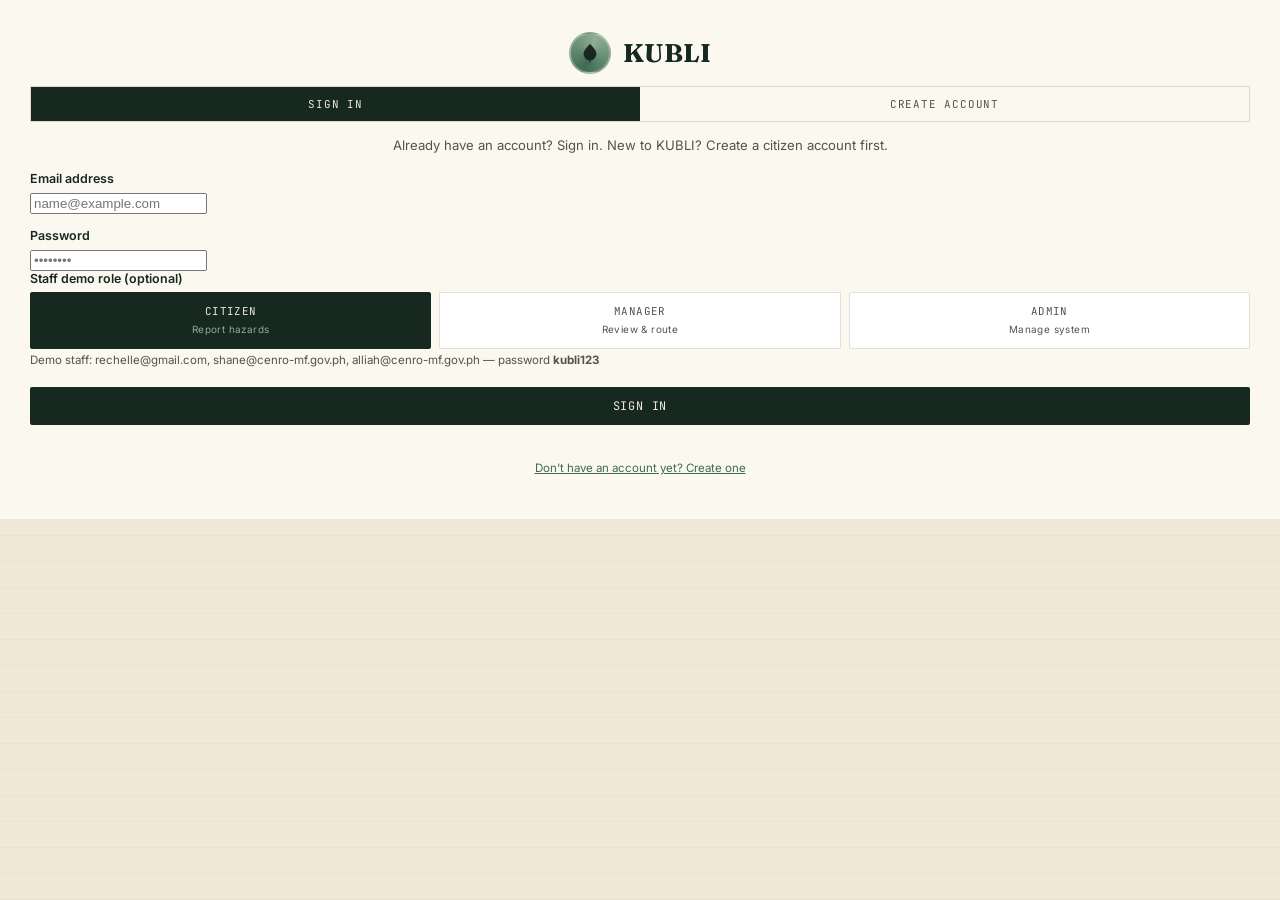
==== app.html @ 199a2476 "Initial commit" ====
<!DOCTYPE html>
<html lang="en">
<head>
<meta charset="UTF-8">
<meta name="viewport" content="width=device-width, initial-scale=1.0">
<title>KUBLI Prototype — Sign in</title>
<link rel="preconnect" href="https://fonts.googleapis.com">
<link href="https://fonts.googleapis.com/css2?family=Fraunces:opsz,wght@9..144,400;9..144,500;9..144,600;9..144,700&family=Inter:wght@400;500;600;700&family=JetBrains+Mono:wght@400;500;600&display=swap" rel="stylesheet">
<link rel="stylesheet" href="style.css">
</head>
<body>



    <div class="login-card">
      <div class="brand" style="justify-content:center;margin-bottom:6px;">
        <div class="brand-mark">
          <svg viewBox="0 0 24 24" fill="none"><path d="M12 2C9 6 5 9 5 13a7 7 0 0014 0c0-4-4-7-7-11z" fill="#16281F"/><path d="M12 13v9" stroke="#16281F" stroke-width="1.5"/></svg>
        </div>
        <h1 style="color:var(--forest-deep);">KUBLI</h1>
      </div>

      <div class="auth-tabs">
        <button type="button" class="auth-tab active" id="tab-signin" data-mode="signin">Sign in</button>
        <button type="button" class="auth-tab" id="tab-signup" data-mode="signup">Create account</button>
      </div>

      <p class="login-sub" id="auth-sub">Already have an account? Sign in. New to KUBLI? Create a citizen account first.</p>

      <div id="signup-only" hidden>
        <label for="li-name">Full name</label>
        <input type="text" id="li-name" placeholder="e.g. Rechelle Jane" autocomplete="name">
      </div>

      <label for="li-email">Email address</label>
      <input type="email" id="li-email" placeholder="name@example.com" autocomplete="username">

      <label for="li-password">Password</label>
      <input type="password" id="li-password" placeholder="••••••••" autocomplete="current-password">

      <div id="signup-pass2" hidden>
        <label for="li-password2">Confirm password</label>
        <input type="password" id="li-password2" placeholder="••••••••" autocomplete="new-password">
        <p class="hint">New accounts are citizen reporters. Manager and Admin accounts are created by CENRO staff.</p>
      </div>

      <div id="signin-role">
        <label>Staff demo role (optional)</label>
        <div class="role-pick" id="li-role-pick">
          <button type="button" class="role-pick-btn active" data-role="User">Citizen<br><span>Report hazards</span></button>
          <button type="button" class="role-pick-btn" data-role="Manager">Manager<br><span>Review &amp; route</span></button>
          <button type="button" class="role-pick-btn" data-role="Admin">Admin<br><span>Manage system</span></button>
        </div>
        <p class="hint">Demo staff: rechelle@gmail.com, shane@cenro-mf.gov.ph, alliah@cenro-mf.gov.ph — password <b>kubli123</b></p>
      </div>

      <div class="btn-row" style="margin-top:20px;">
        <button class="btn" id="li-submit" style="flex:1;">Sign in</button>
      </div>
      <p class="hint" id="li-error" style="color:var(--hazard);min-height:14px;margin-top:10px;"></p>
      <p class="hint" style="text-align:center;margin-top:12px;">
        <button type="button" class="text-link" id="switch-auth">Don't have an account yet? Create one</button>
      </p>
     
    </div>
  </div>
</div>

<div id="app-shell" style="display:none;">
<header>
  <div class="header-top">
    <div class="brand">
      <div class="brand-mark">
        <svg viewBox="0 0 24 24" fill="none"><path d="M12 2C9 6 5 9 5 13a7 7 0 0014 0c0-4-4-7-7-11z" fill="#16281F"/><path d="M12 13v9" stroke="#16281F" stroke-width="1.5"/></svg>
      </div>
      <div>
        <h1>KUBLI</h1>
        <span>CENRO Manolo Fortich · TCP / STCP System</span>
      </div>
    </div>
    <p class="tagline">Community-reported, risk-classified tree hazard data — routed straight into the DENR permitting process.</p>
    <div class="user-badge">
      <div>
        <div id="hdr-name">—</div>
        <div id="hdr-role" class="mono">—</div>
      </div>
      <button class="btn btn-outline btn-sm" id="logout-btn" style="border-color:rgba(239,232,214,0.4);color:var(--parchment);">Log out</button>
    </div>
  </div>
  <nav class="roles">
    <button class="active" data-role="dashboard">Dashboard</button>
    <button data-role="user">Citizen Reporter</button>
    <button data-role="manager">Manager / DENR Officer</button>
    <button data-role="admin">Admin</button>
  </nav>
</header>

<main>

  <section class="view active" id="view-dashboard">
    <div class="panel-head">
      <div>
        <span class="eyebrow">System overview</span>
        <h2>CENRO Manolo Fortich — hazard &amp; permit overview</h2>
        <p>Live snapshot of everything reported through KUBLI: risk mix, processing status, and where hazards are concentrated.</p>
      </div>
    </div>

    <div class="stats-strip" id="dash-stats"></div>

    <div class="dash-grid">
      <div class="card">
        <h3>Risk level distribution</h3>
        <div class="donut-wrap" id="dash-donut"></div>
      </div>

      <div class="card">
        <h3>Reports by status</h3>
        <div id="dash-status-bars"></div>
      </div>

      <div class="card">
        <h3>Reports by location context</h3>
        <div id="dash-context-bars"></div>
      </div>

      <div class="card">
        <h3>Recent activity</h3>
        <div class="tags-wrap" id="dash-recent"></div>
      </div>
    </div>
  </section>

  <section class="view" id="view-user">
    <div class="panel-head">
      <div>
        <span class="eyebrow">Citizen reporting</span>
        <h2>Report a hazardous tree</h2>
        <p>Snap a photo, drop a pin, describe what you see. KUBLI classifies the risk instantly and routes it to the right office.</p>
      </div>
    </div>

    <div class="grid">
      <div class="card">
        <h3>New field report</h3>

        <label>Photo evidence — live camera</label>
        <div class="camera-booth">
          <div class="viewfinder">
            <span class="vf-corner tl"></span>
            <span class="vf-corner tr"></span>
            <span class="vf-corner bl"></span>
            <span class="vf-corner br"></span>
            <video id="cam-video" autoplay playsinline muted></video>
            <canvas id="cam-canvas" hidden></canvas>
            <img id="cam-preview" alt="Captured tree photo" hidden>
            <p class="cam-status" id="cam-status">Camera off</p>
          </div>
          <div class="cam-actions">
            <button type="button" class="shutter-btn" id="cam-start" title="Open camera">Open camera</button>
            <button type="button" class="shutter-btn snap" id="cam-snap" title="Take photo" disabled>Snap</button>
            <button type="button" class="btn btn-outline btn-sm" id="cam-retake" disabled>Retake</button>
            <label class="btn btn-outline btn-sm cam-upload">Upload<input type="file" id="cam-file" accept="image/*" capture="environment" hidden></label>
          </div>
          <p class="hint">Allow camera access, then press Snap. On a phone you can also upload from the gallery.</p>
        </div>

        <label for="u-desc">Description</label>
        <textarea id="u-desc" placeholder="What does the tree look like? Any recent storm damage, leaning, or exposed roots?"></textarea>

        <div class="field-row">
          <div>
            <label for="u-species">Tree / species (if known)</label>
            <input type="text" id="u-species" placeholder="e.g. Narra, Acacia, unidentified">
          </div>
          <div>
            <label for="u-context">Location context</label>
            <select id="u-context">
              <option value="Sidewalk/Pathway">Sidewalk / Pathway</option>
              <option value="School Zone">School Zone</option>
              <option value="Hospital Zone">Hospital Zone</option>
              <option value="Park">Park</option>
              <option value="Residential Area">Residential Area</option>
              <option value="Roadside">Roadside</option>
            </select>
          </div>
        </div>

        <label>GPS location</label>
        <button type="button" class="locate-btn" id="u-locate">📍 Use my current location</button>
        <div class="coords-out" id="u-coords">No coordinates captured yet.</div>

        <fieldset style="margin-top:16px;">
          <legend>Observed condition (select all that apply)</legend>
          <div class="check-row"><input type="checkbox" data-lvl="1" value="dead_branches"><span><span class="lvl-tag lvl1">L1</span>Small dead branches or minor leaf discoloration</span></div>
          <div class="check-row"><input type="checkbox" data-lvl="2" value="cracks"><span><span class="lvl-tag lvl2">L2</span>Visible cracks or minor lean</span></div>
          <div class="check-row"><input type="checkbox" data-lvl="2" value="canopy_dieback"><span><span class="lvl-tag lvl2">L2</span>Partial canopy dieback</span></div>
          <div class="check-row"><input type="checkbox" data-lvl="3" value="root_heaving"><span><span class="lvl-tag lvl3">L3</span>Root heaving / lifted pavement</span></div>
          <div class="check-row"><input type="checkbox" data-lvl="3" value="cavities"><span><span class="lvl-tag lvl3">L3</span>Large trunk cavities</span></div>
          <div class="check-row"><input type="checkbox" data-lvl="3" value="sig_lean"><span><span class="lvl-tag lvl3">L3</span>Significant lean</span></div>
          <div class="check-row"><input type="checkbox" data-lvl="4" value="rupture"><span><span class="lvl-tag lvl4">L4</span>Visible trunk rupture</span></div>
          <div class="check-row"><input type="checkbox" data-lvl="4" value="uprooting"><span><span class="lvl-tag lvl4">L4</span>Uprooting in progress</span></div>
          <div class="check-row"><input type="checkbox" data-lvl="4" value="leaning_structure"><span><span class="lvl-tag lvl4">L4</span>Leaning on a structure or power lines</span></div>
          <div class="check-row"><input type="checkbox" data-lvl="4" value="storm"><span><span class="lvl-tag lvl4">L4</span>Storm-damaged</span></div>
        </fieldset>

        <div class="preview-classify" id="u-preview">
          <div class="row"><span>Computed risk level</span><b id="p-level">— select at least one condition —</b></div>
        </div>

        <div class="btn-row">
          <button class="btn" id="u-submit">Submit report</button>
          <button class="btn btn-outline" id="u-clear">Clear form</button>
        </div>
      </div>

      <div>
        <h3 class="display" style="margin:0 0 12px 0;color:var(--forest-deep);">My submitted reports</h3>
        <div class="tags-wrap" id="u-reports-list"></div>
      </div>
    </div>
  </section>

  <section class="view" id="view-manager">
    <div class="panel-head">
      <div>
        <span class="eyebrow">Barangay / DENR officer</span>
        <h2>Report queue &amp; permit routing</h2>
        <p>Sorted by risk. Assign field validation, classify the permit scope, and move each case through to resolution.</p>
      </div>
    </div>

    <div class="stats-strip" id="mgr-stats"></div>

    <div class="filters">
      <select id="f-level">
        <option value="all">All risk levels</option>
        <option value="4">Level 4 — Severe/Emergency</option>
        <option value="3">Level 3 — High</option>
        <option value="2">Level 2 — Moderate</option>
        <option value="1">Level 1 — Low</option>
      </select>
      <select id="f-status">
        <option value="all">All statuses</option>
        <option value="Pending Review">Pending Review</option>
        <option value="Field Validation">Field Validation</option>
        <option value="Permit Routed">Permit Routed</option>
        <option value="Resolved">Resolved</option>
      </select>
    </div>

    <div id="mgr-list"></div>
  </section>

  <section class="view" id="view-admin">
    <div class="panel-head">
      <div>
        <span class="eyebrow">System administration</span>
        <h2>User accounts</h2>
        <p>Approve new citizen and staff accounts, adjust roles, and remove inactive users.</p>
      </div>
    </div>

    <div class="grid">
      <div class="card">
        <h3>Add account</h3>
        <label for="a-name">Full name</label>
        <input type="text" id="a-name" placeholder="Juan Dela Cruz">
        <label for="a-email">Email address</label>
        <input type="text" id="a-email" placeholder="name@example.com">
        <label for="a-role">Role</label>
        <select id="a-role">
          <option>User</option>
          <option>Manager</option>
          <option>Admin</option>
        </select>
        <div class="btn-row"><button class="btn" id="a-add">Create account</button></div>
      </div>

      <div class="card">
        <h3>Registered accounts</h3>
        <table>
          <thead><tr><th>Name</th><th>Role</th><th>Status</th><th></th></tr></thead>
          <tbody id="a-table"></tbody>
        </table>
      </div>
    </div>
  </section>

</main>

<footer>KUBLI prototype — in-session data only, for demonstration of the reporting → risk classification → permit routing workflow. </footer>
</div>

<script src="script.js"></script>
</body>
</html>
---- style.css ----
:root{
    --forest-deep:#16281F;
    --forest:#1F3A2C;
    --canopy:#3E6B52;
    --canopy-light:#8FAE94;
    --bark:#6B5039;
    --parchment:#EFE8D6;
    --parchment-dark:#E2D6B7;
    --ink:#20221D;
    --ink-soft:#54534A;
    --amber:#BE8330;
    --rust:#B0562F;
    --hazard:#9E332A;
    --line: rgba(32,34,29,0.14);
    --paper-shadow: 0 1px 0 rgba(255,255,255,0.5) inset, 0 10px 24px -14px rgba(22,40,31,0.35);
    --radius: 3px;
  }
  *{box-sizing:border-box;}
  html,body{margin:0;padding:0;}
  body{
    background:
      radial-gradient(1200px 500px at 10% -10%, rgba(62,107,82,0.10), transparent 60%),
      repeating-linear-gradient(0deg, rgba(107,80,57,0.035) 0px, rgba(107,80,57,0.035) 1px, transparent 1px, transparent 26px),
      var(--parchment);
    color:var(--ink);
    font-family:'Inter',sans-serif;
    min-height:100vh;
    -webkit-font-smoothing:antialiased;
  }
  .mono{font-family:'JetBrains Mono',monospace;}
  .display{font-family:'Fraunces',serif;}

  /* ===== Header ===== */
  header{
    background:var(--forest-deep);
    color:var(--parchment);
    padding:20px 28px 0 28px;
    border-bottom:6px solid var(--bark);
  }
  .header-top{
    display:flex;align-items:flex-end;justify-content:space-between;
    flex-wrap:wrap; gap:16px;
    max-width:1180px;margin:0 auto;
  }
  .brand{display:flex;align-items:center;gap:12px;}
  .brand-mark{
    width:42px;height:42px;border-radius:50%;
    background:conic-gradient(from 200deg, var(--canopy), var(--canopy-light), var(--canopy));
    display:flex;align-items:center;justify-content:center;
    border:2px solid rgba(239,232,214,0.35);
    flex-shrink:0;
  }
  .brand-mark svg{width:22px;height:22px;}
  .brand h1{
    font-family:'Fraunces',serif;font-weight:700;font-size:1.7rem;letter-spacing:0.5px;
    margin:0;color:var(--parchment);
  }
  .brand span{
    display:block;font-family:'JetBrains Mono',monospace;font-size:0.66rem;letter-spacing:1.5px;
    text-transform:uppercase;color:var(--canopy-light);margin-top:2px;
  }
  .tagline{
    font-size:0.86rem;color:rgba(239,232,214,0.65);max-width:340px;line-height:1.45;
    padding-bottom:6px;
  }
  nav.roles{
    max-width:1180px;margin:18px auto 0 auto;display:flex;gap:2px;
  }
  nav.roles button{
    font-family:'JetBrains Mono',monospace;font-size:0.72rem;letter-spacing:1px;text-transform:uppercase;
    background:transparent;border:none;color:rgba(239,232,214,0.55);
    padding:12px 20px;cursor:pointer;border-bottom:3px solid transparent;
    transition:all .15s ease;
  }
  nav.roles button:hover{color:var(--parchment);}
  nav.roles button.active{
    color:var(--parchment);border-bottom:3px solid var(--canopy-light);
    background:rgba(239,232,214,0.04);
  }

  main{max-width:1180px;margin:0 auto;padding:32px 28px 80px 28px;}

  .view{display:none;}
  .view.active{display:block;}

  .panel-head{display:flex;align-items:baseline;justify-content:space-between;flex-wrap:wrap;gap:10px;margin-bottom:22px;}
  .panel-head h2{font-family:'Fraunces',serif;font-size:1.5rem;font-weight:600;margin:0;color:var(--forest-deep);}
  .panel-head p{margin:2px 0 0 0;color:var(--ink-soft);font-size:0.88rem;max-width:520px;}
  .eyebrow{
    font-family:'JetBrains Mono',monospace;font-size:0.68rem;letter-spacing:1.5px;text-transform:uppercase;
    color:var(--canopy);margin-bottom:4px;display:block;
  }

  .grid{display:grid;grid-template-columns:1.1fr 1.4fr;gap:24px;}
  @media(max-width:880px){.grid{grid-template-columns:1fr;}}

  /* ===== Card / paper block ===== */
  .card{
    background:#FBF8EF;border:1px solid var(--line);border-radius:var(--radius);
    box-shadow:var(--paper-shadow);padding:22px;
  }
  .card h3{font-family:'Fraunces',serif;font-size:1.05rem;margin:0 0 14px 0;color:var(--forest-deep);}

  label{display:block;font-size:0.78rem;font-weight:600;color:var(--forest-deep);margin:14px 0 6px 0;}
  label:first-of-type{margin-top:0;}
  input[type=text], input[type=number], textarea, select{
    width:100%;padding:9px 10px;border:1px solid var(--line);border-radius:2px;
    background:#fff;font-family:'Inter',sans-serif;font-size:0.87rem;color:var(--ink);
  }
  textarea{min-height:70px;resize:vertical;}
  input:focus, textarea:focus, select:focus, button:focus-visible{
    outline:2px solid var(--canopy);outline-offset:1px;
  }
  .field-row{display:flex;gap:10px;}
  .field-row > div{flex:1;}
  .hint{font-size:0.72rem;color:var(--ink-soft);margin-top:4px;}

  fieldset{border:1px dashed var(--line);border-radius:2px;padding:10px 12px;margin-top:6px;}
  legend{font-family:'JetBrains Mono',monospace;font-size:0.68rem;letter-spacing:1px;text-transform:uppercase;color:var(--ink-soft);padding:0 6px;}
  .check-row{display:flex;align-items:flex-start;gap:8px;margin:6px 0;font-size:0.82rem;line-height:1.35;}
  .check-row input{margin-top:3px;width:auto;}
  .lvl-tag{
    display:inline-block;font-family:'JetBrains Mono',monospace;font-size:0.62rem;padding:1px 5px;
    border-radius:2px;margin-right:6px;color:#fff;vertical-align:middle;
  }
  .lvl1{background:var(--canopy);} .lvl2{background:var(--amber);}
  .lvl3{background:var(--rust);} .lvl4{background:var(--hazard);}

  .btn{
    font-family:'JetBrains Mono',monospace;font-size:0.74rem;letter-spacing:0.8px;text-transform:uppercase;
    background:var(--forest-deep);color:var(--parchment);border:none;padding:11px 18px;
    border-radius:2px;cursor:pointer;transition:transform .1s ease, background .15s ease;
  }
  .btn:hover{background:var(--forest);}
  .btn:active{transform:translateY(1px);}
  .btn-outline{
    background:transparent;color:var(--forest-deep);border:1px solid var(--forest-deep);
  }
  .btn-outline:hover{background:rgba(31,58,44,0.06);}
  .btn-sm{padding:6px 10px;font-size:0.66rem;}
  .btn-row{display:flex;gap:10px;margin-top:16px;flex-wrap:wrap;}

  .locate-btn{
    display:inline-flex;align-items:center;gap:6px;background:var(--parchment-dark);
    border:1px solid var(--line);color:var(--forest-deep);font-family:'JetBrains Mono',monospace;
    font-size:0.72rem;padding:8px 12px;border-radius:2px;cursor:pointer;
  }
  .locate-btn:hover{background:var(--canopy-light);}
  .coords-out{font-family:'JetBrains Mono',monospace;font-size:0.78rem;color:var(--forest-deep);margin-top:6px;}

  .preview-classify{
    margin-top:16px;padding:14px;border:1px dashed var(--line);border-radius:2px;background:rgba(143,174,148,0.08);
    font-size:0.82rem;
  }
  .preview-classify .row{display:flex;justify-content:space-between;margin:4px 0;}
  .preview-classify .row b{color:var(--forest-deep);}

  /* ===== Field tag (signature element) ===== */
  .tags-wrap{display:flex;flex-direction:column;gap:16px;}
  .field-tag{
    position:relative;background:#FBF8EF;
    border:1px solid var(--line);
    border-radius:2px 10px 10px 2px;
    box-shadow:var(--paper-shadow);
    display:flex;
    overflow:hidden;
  }
  .field-tag .punch{
    width:34px;flex-shrink:0;background:
      repeating-linear-gradient(180deg, transparent 0 6px, var(--line) 6px 7px);
    border-right:1px dashed var(--line);
    display:flex;align-items:center;justify-content:center;position:relative;
  }
  .field-tag .punch::after{
    content:"";position:absolute;top:16px;left:50%;transform:translateX(-50%);
    width:10px;height:10px;border-radius:50%;background:var(--parchment);
    border:1px solid var(--line);
    box-shadow:0 130px 0 -1px var(--parchment), 0 130px 0 0 var(--line);
  }
  .field-tag .body{padding:14px 16px;flex:1;}
  .field-tag .top-row{display:flex;justify-content:space-between;align-items:flex-start;gap:10px;flex-wrap:wrap;}
  .field-tag .id{font-family:'JetBrains Mono',monospace;font-size:0.68rem;color:var(--ink-soft);}
  .stamp{
    font-family:'JetBrains Mono',monospace;font-weight:700;font-size:0.66rem;letter-spacing:1px;
    padding:5px 10px;border-radius:50px;color:#fff;transform:rotate(-3deg);
    display:inline-block;border:1.5px solid rgba(255,255,255,0.5);
  }
  .field-tag h4{font-family:'Fraunces',serif;font-size:1.05rem;margin:8px 0 4px 0;color:var(--forest-deep);}
  .field-tag .meta{font-size:0.78rem;color:var(--ink-soft);margin:2px 0;}
  .field-tag .desc{font-size:0.82rem;margin:8px 0;color:var(--ink);}
  .status-pill{
    font-family:'JetBrains Mono',monospace;font-size:0.65rem;text-transform:uppercase;letter-spacing:0.6px;
    background:var(--parchment-dark);color:var(--forest-deep);padding:3px 9px;border-radius:20px;
    display:inline-block;margin-top:6px;
  }
  .action-note{
    margin-top:10px;font-size:0.78rem;background:rgba(31,58,44,0.06);
    border-left:3px solid var(--canopy);padding:8px 10px;color:var(--forest-deep);
  }

  /* ===== Manager filters/stats ===== */
  .stats-strip{display:flex;gap:12px;margin-bottom:20px;flex-wrap:wrap;}
  .stat-box{
    flex:1;min-width:120px;background:#FBF8EF;border:1px solid var(--line);border-radius:2px;
    padding:12px 14px;box-shadow:var(--paper-shadow);
  }
  .stat-box .num{font-family:'Fraunces',serif;font-size:1.6rem;font-weight:600;}
  .stat-box .lbl{font-family:'JetBrains Mono',monospace;font-size:0.62rem;text-transform:uppercase;letter-spacing:1px;color:var(--ink-soft);}
  .filters{display:flex;gap:10px;margin-bottom:16px;flex-wrap:wrap;}
  .filters select{width:auto;}

  .mgr-card{
    background:#FBF8EF;border:1px solid var(--line);border-radius:2px;box-shadow:var(--paper-shadow);
    padding:16px 18px;margin-bottom:14px;
  }
  .mgr-top{display:flex;justify-content:space-between;gap:14px;flex-wrap:wrap;align-items:flex-start;}
  .mgr-top h4{font-family:'Fraunces',serif;margin:0 0 4px 0;font-size:1.02rem;color:var(--forest-deep);}
  .mgr-grid{display:grid;grid-template-columns:repeat(auto-fit,minmax(150px,1fr));gap:10px;margin-top:12px;}
  .mgr-field label{margin:0 0 4px 0;font-size:0.66rem;}
  .divider{border:none;border-top:1px dashed var(--line);margin:14px 0;}

  table{width:100%;border-collapse:collapse;font-size:0.83rem;}
  th{
    text-align:left;font-family:'JetBrains Mono',monospace;font-size:0.65rem;text-transform:uppercase;
    letter-spacing:0.8px;color:var(--ink-soft);border-bottom:2px solid var(--forest-deep);padding:8px 10px;
  }
  td{padding:9px 10px;border-bottom:1px solid var(--line);vertical-align:middle;}
  .role-badge{
    font-family:'JetBrains Mono',monospace;font-size:0.64rem;text-transform:uppercase;
    padding:2px 8px;border-radius:20px;background:var(--parchment-dark);color:var(--forest-deep);
  }
  .status-active{color:var(--canopy);font-weight:600;}
  .status-pending{color:var(--amber);font-weight:600;}

  /* ===== Dashboard ===== */
  .dash-grid{display:grid;grid-template-columns:1fr 1fr;gap:20px;}
  @media(max-width:880px){.dash-grid{grid-template-columns:1fr;}}
  .donut-wrap{display:flex;align-items:center;gap:22px;flex-wrap:wrap;}
  .donut-legend{flex:1;min-width:140px;}
  .legend-item{display:flex;align-items:center;gap:8px;font-size:0.82rem;margin:7px 0;}
  .legend-swatch{width:11px;height:11px;border-radius:3px;flex-shrink:0;}
  .legend-item b{margin-left:auto;font-family:'JetBrains Mono',monospace;color:var(--forest-deep);}
  .bar-row{margin:12px 0;}
  .bar-row .bar-label{display:flex;justify-content:space-between;font-size:0.78rem;margin-bottom:5px;color:var(--ink-soft);}
  .bar-row .bar-label b{color:var(--forest-deep);font-family:'JetBrains Mono',monospace;}
  .bar-track{background:var(--parchment-dark);border-radius:20px;height:9px;overflow:hidden;}
  .bar-fill{height:100%;border-radius:20px;transition:width .3s ease;}

  /* ===== Login screen ===== */
  #login-screen{
    min-height:100vh;display:flex;align-items:center;justify-content:center;padding:40px 20px;
    background:
      radial-gradient(ellipse at 20% 20%, rgba(62,107,82,.35), transparent 50%),
      radial-gradient(ellipse at 80% 80%, rgba(158,51,42,.18), transparent 45%),
      var(--forest-deep);
  }
  .auth-split{
    width:100%;max-width:920px;display:grid;grid-template-columns:1fr 1.05fr;gap:0;
    background:#FBF8EF;border:1px solid rgba(239,232,214,.2);overflow:hidden;
    box-shadow:0 30px 60px -28px rgba(0,0,0,.55);
  }
  .auth-lens{
    background:linear-gradient(160deg,#0c1812,#1a3326 55%,#2a1a12);
    color:var(--parchment);display:flex;flex-direction:column;align-items:center;justify-content:center;
    padding:36px 24px;min-height:520px;
  }
  .lens-ring{
    width:220px;height:220px;border-radius:50%;
    background:conic-gradient(from 40deg,#3d2a1c,#8d6e4a,#3d2a1c,#c4a574,#3d2a1c);
    padding:14px;box-shadow:inset 0 0 0 3px #1a120c, 0 12px 30px rgba(0,0,0,.4);
  }
  .lens-glass{
    width:100%;height:100%;border-radius:50%;
    background:radial-gradient(circle at 35% 30%, rgba(180,220,190,.35), #0d1a12 55%);
    position:relative;overflow:hidden;display:flex;align-items:flex-end;justify-content:center;
  }
  .lens-glass::after{
    content:"";position:absolute;inset:0;
    background:linear-gradient(180deg,transparent 40%,rgba(139,195,74,.12) 41%,transparent 42%);
    animation:scan 2.8s linear infinite;
  }
  @keyframes scan{0%{transform:translateY(-60%)}100%{transform:translateY(60%)}}
  .rec-dot{
    position:absolute;top:18px;left:22px;font-family:'JetBrains Mono',monospace;font-size:.58rem;letter-spacing:2px;
    color:#ef5350;
  }
  .rec-dot::before{
    content:"";display:inline-block;width:7px;height:7px;border-radius:50%;background:#ef5350;margin-right:5px;
    animation:blink 1.2s ease infinite;
  }
  @keyframes blink{50%{opacity:.2}}
  .lens-cross{
    position:absolute;inset:42px;border:1px solid rgba(197,225,165,.35);
  }
  .lens-cross::before,.lens-cross::after{
    content:"";position:absolute;background:rgba(197,225,165,.5);
  }
  .lens-cross::before{left:50%;top:0;bottom:0;width:1px;}
  .lens-cross::after{top:50%;left:0;right:0;height:1px;}
  .lens-glass p{
    position:relative;z-index:1;font-size:.68rem;text-align:center;padding:0 16px 18px;
    color:rgba(239,232,214,.75);font-family:'JetBrains Mono',monospace;
  }
  .lens-caption{margin-top:18px;font-size:.78rem;letter-spacing:.4px;color:rgba(239,232,214,.7);}
  .auth-tabs{display:grid;grid-template-columns:1fr 1fr;gap:0;margin:12px 0 14px;border:1px solid var(--line);}
  .auth-tab{
    border:none;background:transparent;padding:10px;cursor:pointer;
    font-family:'JetBrains Mono',monospace;font-size:.68rem;letter-spacing:.8px;text-transform:uppercase;color:var(--ink-soft);
  }
  .auth-tab.active{background:var(--forest-deep);color:var(--parchment);}
  .text-link{
    background:none;border:none;color:var(--canopy);cursor:pointer;font:inherit;text-decoration:underline;padding:0;
  }
  .login-card{
    width:100%;max-width:none;background:#FBF8EF;border:none;
    border-radius:0;box-shadow:none;padding:32px 30px;
  }
  .login-card h1{font-size:1.6rem;}
  .login-sub{text-align:center;font-size:0.82rem;color:var(--ink-soft);margin:0 0 16px 0;line-height:1.45;}
  @media(max-width:820px){
    .auth-split{grid-template-columns:1fr;}
    .auth-lens{min-height:220px;padding:24px;}
    .lens-ring{width:150px;height:150px;}
  }

  /* ===== Camera booth ===== */
  .camera-booth{margin-bottom:8px;}
  .viewfinder{
    position:relative;background:#0d1a12;border-radius:6px;overflow:hidden;aspect-ratio:4/3;
    border:3px solid #3d2a1c;box-shadow:inset 0 0 0 1px #8d6e4a;
  }
  .viewfinder video,.viewfinder img{
    width:100%;height:100%;object-fit:cover;display:block;
  }
  .vf-corner{position:absolute;width:22px;height:22px;border:2px solid #c5e1a5;z-index:2;pointer-events:none;}
  .vf-corner.tl{top:10px;left:10px;border-right:none;border-bottom:none;}
  .vf-corner.tr{top:10px;right:10px;border-left:none;border-bottom:none;}
  .vf-corner.bl{bottom:10px;left:10px;border-right:none;border-top:none;}
  .vf-corner.br{bottom:10px;right:10px;border-left:none;border-top:none;}
  .cam-status{
    position:absolute;bottom:8px;left:12px;margin:0;z-index:2;
    font-family:'JetBrains Mono',monospace;font-size:.62rem;color:#c5e1a5;letter-spacing:1px;
  }
  .cam-actions{display:flex;flex-wrap:wrap;gap:8px;align-items:center;margin-top:10px;}
  .shutter-btn{
    font-family:'JetBrains Mono',monospace;font-size:.7rem;letter-spacing:.6px;text-transform:uppercase;
    background:var(--forest-deep);color:var(--parchment);border:none;padding:10px 14px;border-radius:20px;cursor:pointer;
  }
  .shutter-btn.snap{
    width:52px;height:52px;border-radius:50%;background:#9E332A;border:4px solid #FBF8EF;
    box-shadow:0 0 0 2px #9E332A;padding:0;font-size:.58rem;
  }
  .shutter-btn:disabled{opacity:.4;cursor:not-allowed;}
  .cam-upload{display:inline-flex;align-items:center;margin:0;cursor:pointer;}
  .report-photo{width:100%;max-height:140px;object-fit:cover;border-radius:2px;margin:8px 0;border:1px solid var(--line);}
  .role-pick{display:grid;grid-template-columns:repeat(3,1fr);gap:8px;}
  .role-pick-btn{
    font-family:'JetBrains Mono',monospace;font-size:0.68rem;text-transform:uppercase;letter-spacing:0.4px;
    background:#fff;border:1px solid var(--line);border-radius:2px;padding:10px 6px;cursor:pointer;
    color:var(--ink-soft);text-align:center;line-height:1.6;transition:all .15s ease;
  }
  .role-pick-btn span{display:block;text-transform:none;font-size:0.62rem;color:var(--ink-soft);font-family:'Inter',sans-serif;margin-top:2px;}
  .role-pick-btn:hover{border-color:var(--canopy);}
  .role-pick-btn.active{background:var(--forest-deep);color:var(--parchment);border-color:var(--forest-deep);}
  .role-pick-btn.active span{color:var(--canopy-light);}

  /* ===== Header user badge ===== */
  .user-badge{display:flex;align-items:center;gap:12px;padding-bottom:6px;}
  .user-badge #hdr-name{font-size:0.86rem;color:var(--parchment);font-weight:600;}
  .user-badge #hdr-role{font-size:0.64rem;letter-spacing:1px;text-transform:uppercase;color:var(--canopy-light);}

  .empty{
    text-align:center;padding:40px 20px;color:var(--ink-soft);font-size:0.86rem;
    border:1px dashed var(--line);border-radius:2px;
  }
  footer{text-align:center;padding:24px;color:var(--ink-soft);font-size:0.72rem;font-family:'JetBrains Mono',monospace;}

  /* ===== Dashboard ===== */
  .kpi-strip{display:grid;grid-template-columns:repeat(auto-fit,minmax(160px,1fr));gap:14px;margin-bottom:26px;}
  .kpi{
    background:#FBF8EF;border:1px solid var(--line);border-radius:2px;box-shadow:var(--paper-shadow);
    padding:16px 18px;position:relative;overflow:hidden;
  }
  .kpi::before{content:"";position:absolute;left:0;top:0;bottom:0;width:4px;background:var(--canopy);}
  .kpi.k-hazard::before{background:var(--hazard);}
  .kpi.k-amber::before{background:var(--amber);}
  .kpi.k-rust::before{background:var(--rust);}
  .kpi .num{font-family:'Fraunces',serif;font-size:2rem;font-weight:600;color:var(--forest-deep);line-height:1;}
  .kpi .lbl{font-family:'JetBrains Mono',monospace;font-size:0.62rem;text-transform:uppercase;letter-spacing:1px;color:var(--ink-soft);margin-top:6px;}

  .dash-grid{display:grid;grid-template-columns:1.3fr 1fr;gap:24px;}
  @media(max-width:900px){.dash-grid{grid-template-columns:1fr;}}

  .bar-row{display:flex;align-items:center;gap:10px;margin:12px 0;}
  .bar-row .bar-label{width:150px;font-size:0.78rem;color:var(--ink);flex-shrink:0;}
  .bar-track{flex:1;background:var(--parchment-dark);border-radius:20px;height:14px;overflow:hidden;}
  .bar-fill{height:100%;border-radius:20px;transition:width .4s ease;}
  .bar-row .bar-count{width:26px;text-align:right;font-family:'JetBrains Mono',monospace;font-size:0.76rem;color:var(--forest-deep);flex-shrink:0;}

  .donut-wrap{display:flex;align-items:center;gap:20px;flex-wrap:wrap;}
  .donut-legend{font-size:0.78rem;}
  .donut-legend .li{display:flex;align-items:center;gap:8px;margin:6px 0;}
  .swatch{width:10px;height:10px;border-radius:2px;flex-shrink:0;}

  .activity-item{
    display:flex;gap:12px;padding:10px 0;border-bottom:1px dashed var(--line);
  }
  .activity-item:last-child{border-bottom:none;}
  .activity-dot{width:9px;height:9px;border-radius:50%;margin-top:5px;flex-shrink:0;}
  .activity-item .a-main{font-size:0.83rem;color:var(--ink);}
  .activity-item .a-meta{font-size:0.7rem;color:var(--ink-soft);font-family:'JetBrains Mono',monospace;margin-top:2px;}
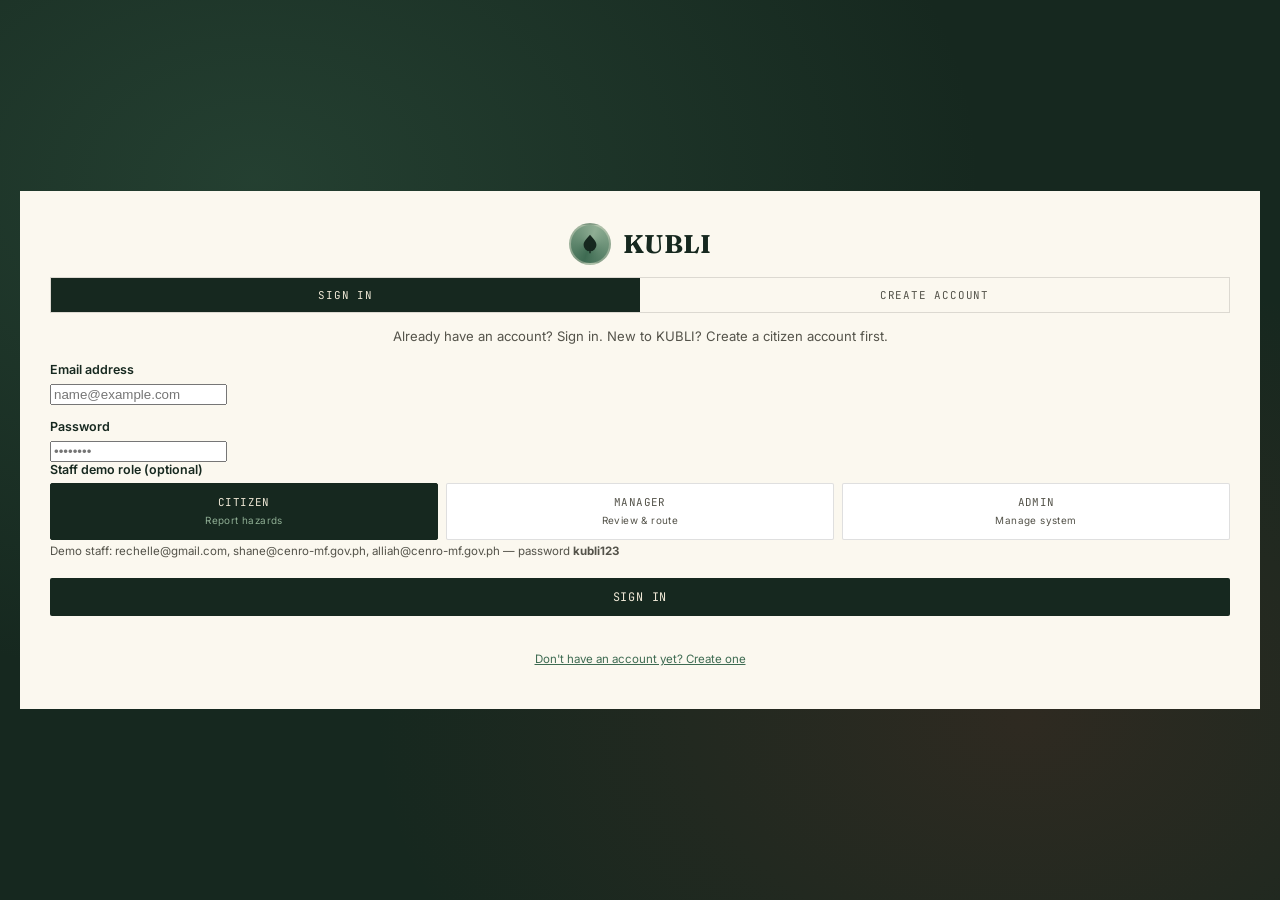
==== commit 3ba2cf75: "Second Commit" ====
--- a/app.html
+++ b/app.html
@@ -10,8 +10,7 @@
 </head>
 <body>
 
-
-
+<div id="login-screen">
     <div class="login-card">
       <div class="brand" style="justify-content:center;margin-bottom:6px;">
         <div class="brand-mark">
@@ -63,7 +62,6 @@
       </p>
      
     </div>
-  </div>
 </div>
 
 <div id="app-shell" style="display:none;">
@@ -294,4 +292,4 @@
 
 <script src="script.js"></script>
 </body>
-</html>
+</html>
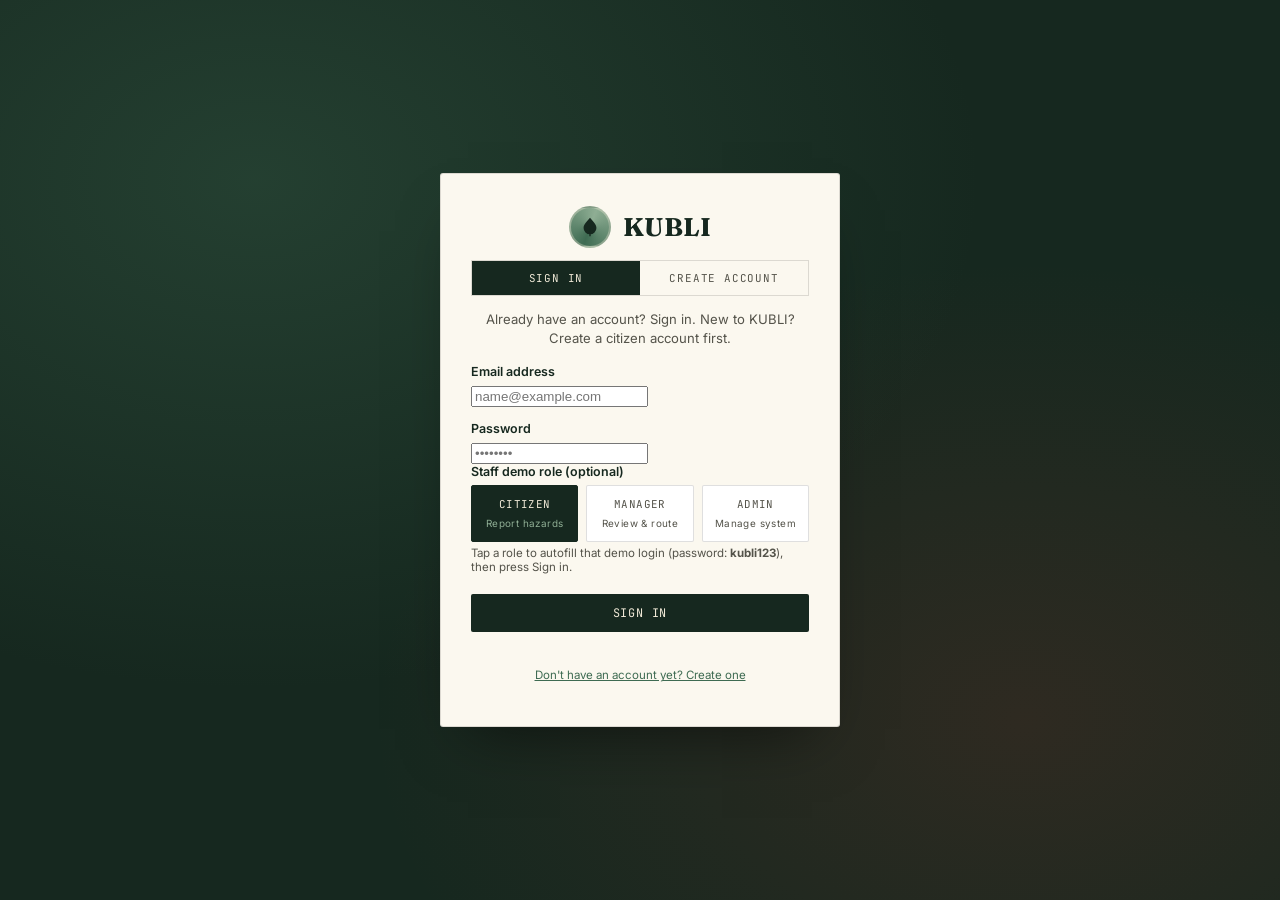
==== commit 0324474e: "Third Commit-with functions" ====
--- a/app.html
+++ b/app.html
@@ -50,7 +50,7 @@
           <button type="button" class="role-pick-btn" data-role="Manager">Manager<br><span>Review &amp; route</span></button>
           <button type="button" class="role-pick-btn" data-role="Admin">Admin<br><span>Manage system</span></button>
         </div>
-        <p class="hint">Demo staff: rechelle@gmail.com, shane@cenro-mf.gov.ph, alliah@cenro-mf.gov.ph — password <b>kubli123</b></p>
+        <p class="hint">Tap a role to autofill that demo login (password: <b>kubli123</b>), then press Sign in.</p>
       </div>
 
       <div class="btn-row" style="margin-top:20px;">
--- a/style.css
+++ b/style.css
@@ -254,54 +254,6 @@
       radial-gradient(ellipse at 80% 80%, rgba(158,51,42,.18), transparent 45%),
       var(--forest-deep);
   }
-  .auth-split{
-    width:100%;max-width:920px;display:grid;grid-template-columns:1fr 1.05fr;gap:0;
-    background:#FBF8EF;border:1px solid rgba(239,232,214,.2);overflow:hidden;
-    box-shadow:0 30px 60px -28px rgba(0,0,0,.55);
-  }
-  .auth-lens{
-    background:linear-gradient(160deg,#0c1812,#1a3326 55%,#2a1a12);
-    color:var(--parchment);display:flex;flex-direction:column;align-items:center;justify-content:center;
-    padding:36px 24px;min-height:520px;
-  }
-  .lens-ring{
-    width:220px;height:220px;border-radius:50%;
-    background:conic-gradient(from 40deg,#3d2a1c,#8d6e4a,#3d2a1c,#c4a574,#3d2a1c);
-    padding:14px;box-shadow:inset 0 0 0 3px #1a120c, 0 12px 30px rgba(0,0,0,.4);
-  }
-  .lens-glass{
-    width:100%;height:100%;border-radius:50%;
-    background:radial-gradient(circle at 35% 30%, rgba(180,220,190,.35), #0d1a12 55%);
-    position:relative;overflow:hidden;display:flex;align-items:flex-end;justify-content:center;
-  }
-  .lens-glass::after{
-    content:"";position:absolute;inset:0;
-    background:linear-gradient(180deg,transparent 40%,rgba(139,195,74,.12) 41%,transparent 42%);
-    animation:scan 2.8s linear infinite;
-  }
-  @keyframes scan{0%{transform:translateY(-60%)}100%{transform:translateY(60%)}}
-  .rec-dot{
-    position:absolute;top:18px;left:22px;font-family:'JetBrains Mono',monospace;font-size:.58rem;letter-spacing:2px;
-    color:#ef5350;
-  }
-  .rec-dot::before{
-    content:"";display:inline-block;width:7px;height:7px;border-radius:50%;background:#ef5350;margin-right:5px;
-    animation:blink 1.2s ease infinite;
-  }
-  @keyframes blink{50%{opacity:.2}}
-  .lens-cross{
-    position:absolute;inset:42px;border:1px solid rgba(197,225,165,.35);
-  }
-  .lens-cross::before,.lens-cross::after{
-    content:"";position:absolute;background:rgba(197,225,165,.5);
-  }
-  .lens-cross::before{left:50%;top:0;bottom:0;width:1px;}
-  .lens-cross::after{top:50%;left:0;right:0;height:1px;}
-  .lens-glass p{
-    position:relative;z-index:1;font-size:.68rem;text-align:center;padding:0 16px 18px;
-    color:rgba(239,232,214,.75);font-family:'JetBrains Mono',monospace;
-  }
-  .lens-caption{margin-top:18px;font-size:.78rem;letter-spacing:.4px;color:rgba(239,232,214,.7);}
   .auth-tabs{display:grid;grid-template-columns:1fr 1fr;gap:0;margin:12px 0 14px;border:1px solid var(--line);}
   .auth-tab{
     border:none;background:transparent;padding:10px;cursor:pointer;
@@ -312,16 +264,11 @@
     background:none;border:none;color:var(--canopy);cursor:pointer;font:inherit;text-decoration:underline;padding:0;
   }
   .login-card{
-    width:100%;max-width:none;background:#FBF8EF;border:none;
-    border-radius:0;box-shadow:none;padding:32px 30px;
+    width:100%;max-width:400px;background:#FBF8EF;border:1px solid var(--line);
+    border-radius:var(--radius);box-shadow:0 30px 60px -28px rgba(0,0,0,.55);padding:32px 30px;
   }
   .login-card h1{font-size:1.6rem;}
   .login-sub{text-align:center;font-size:0.82rem;color:var(--ink-soft);margin:0 0 16px 0;line-height:1.45;}
-  @media(max-width:820px){
-    .auth-split{grid-template-columns:1fr;}
-    .auth-lens{min-height:220px;padding:24px;}
-    .lens-ring{width:150px;height:150px;}
-  }
 
   /* ===== Camera booth ===== */
   .camera-booth{margin-bottom:8px;}
